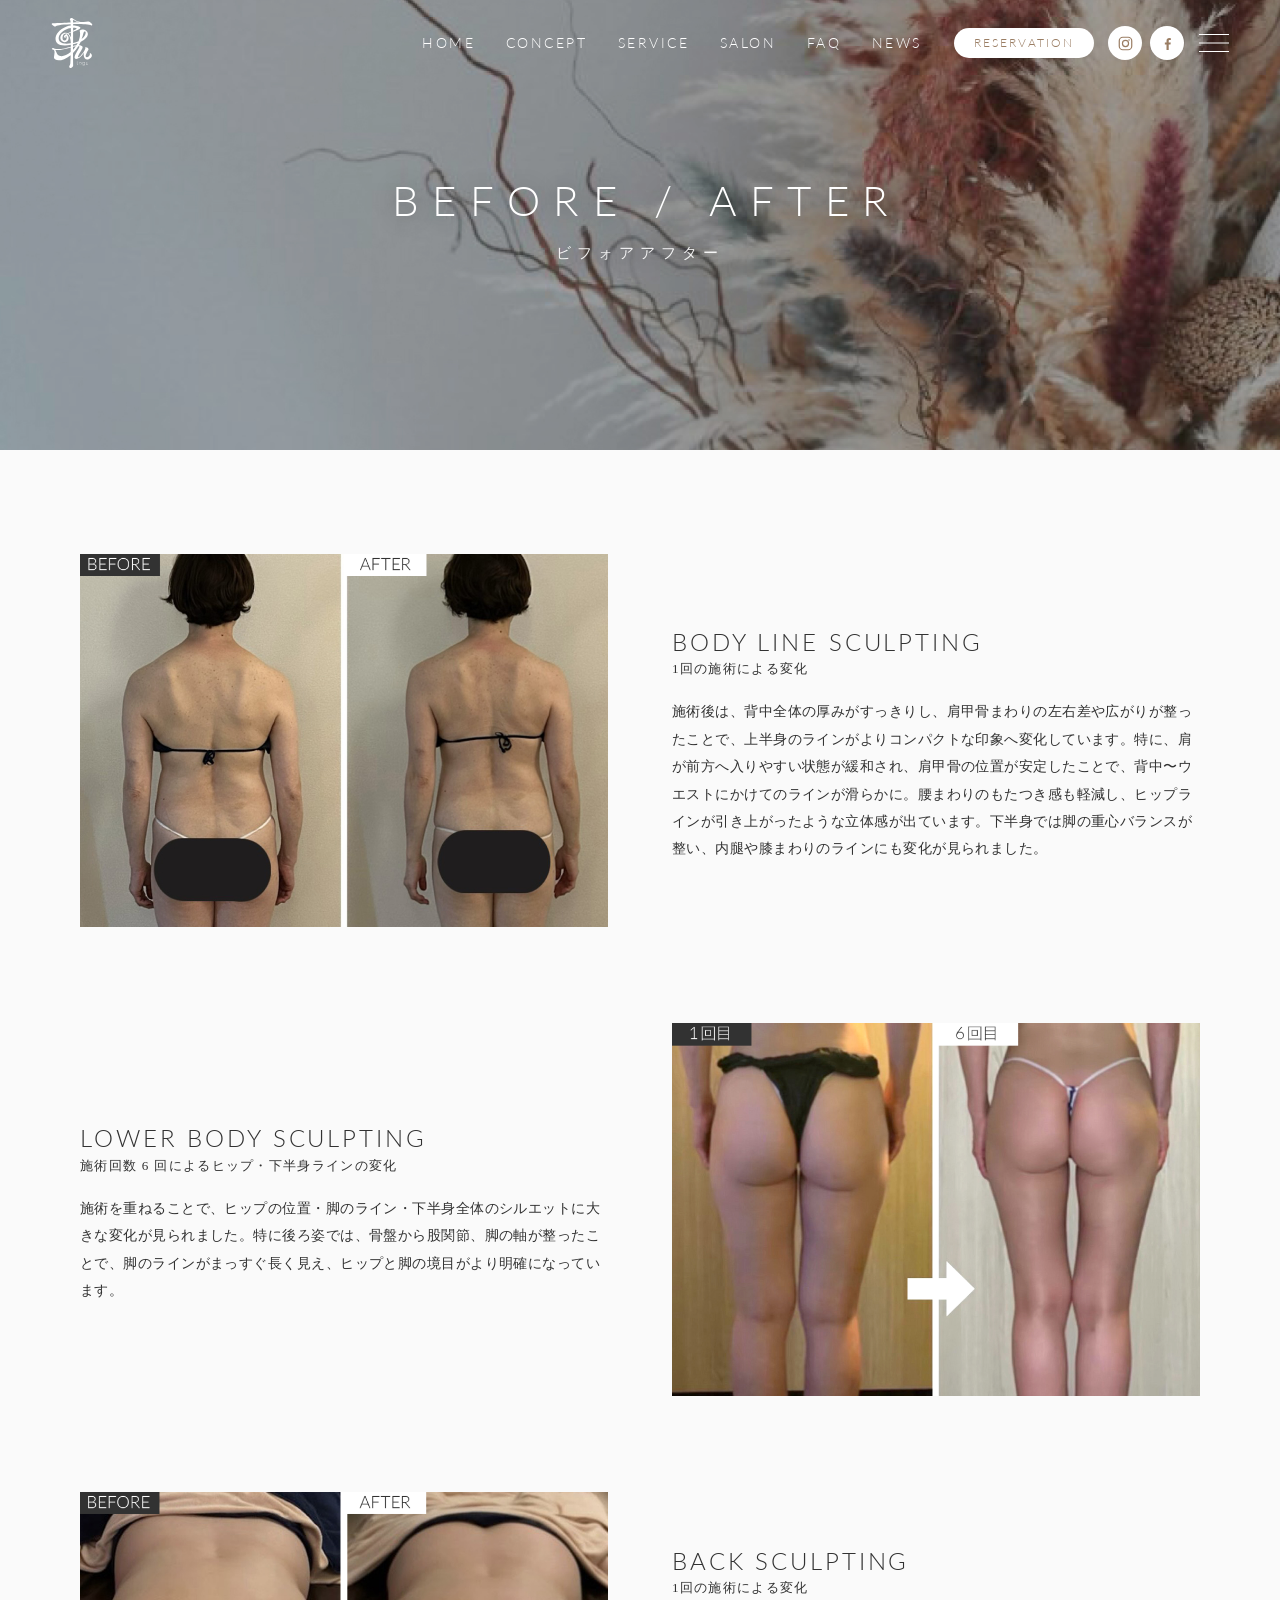
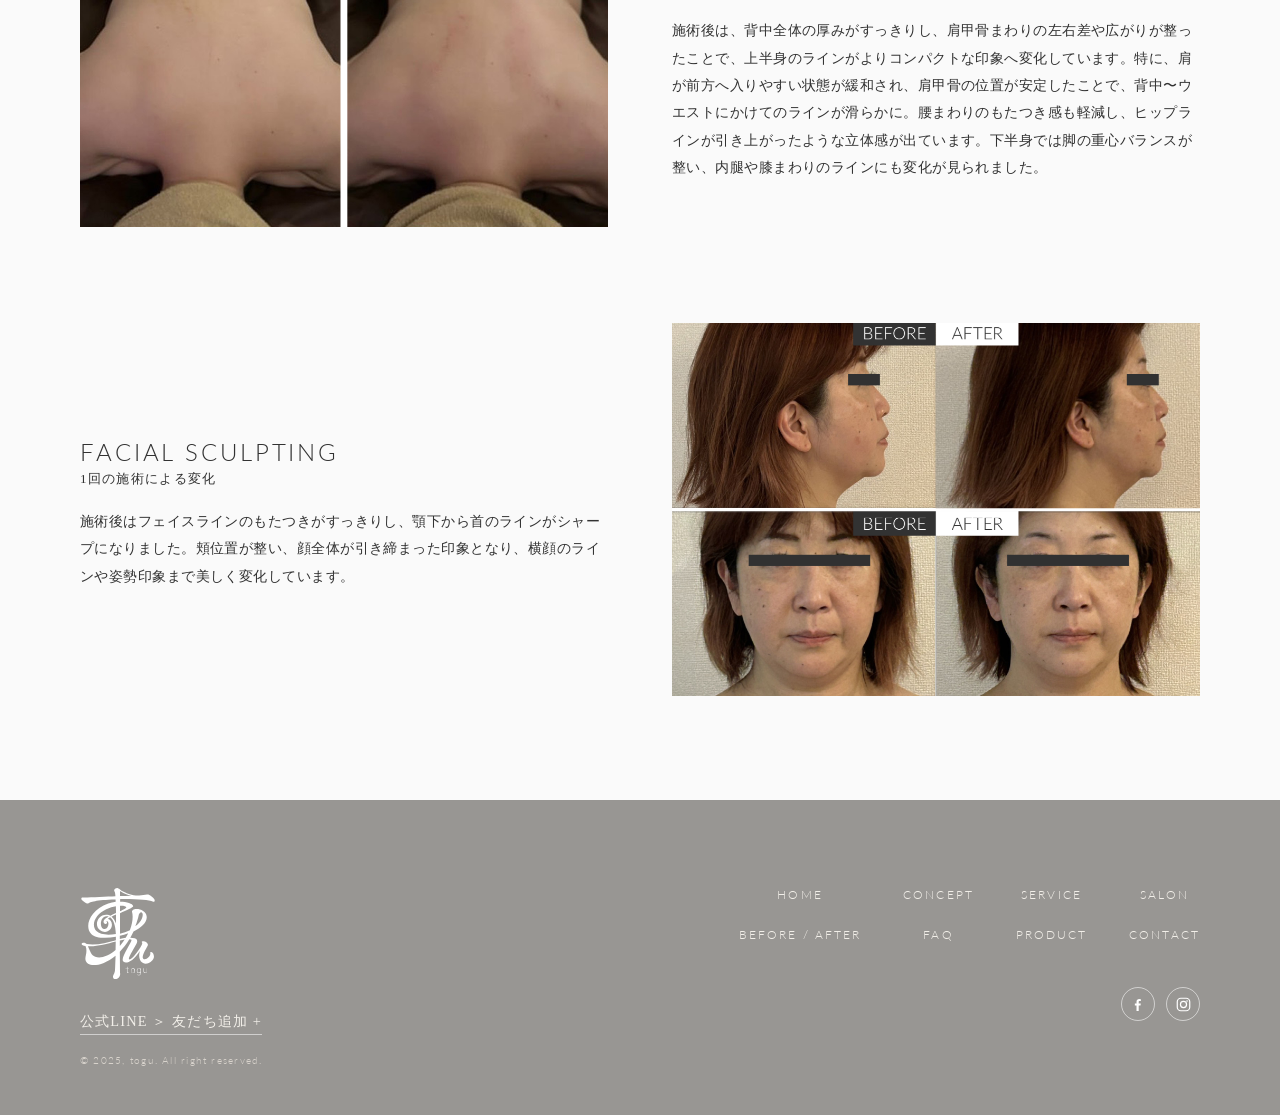
==== beforeafter.html @ 39c8d52b "Initial commit: TOGU static site + WordPress news/contact theme 静的サイト全ページ（TOP/CONCEPT/SERVICE/SALON/" ====
<!DOCTYPE html>
<html lang="ja">
<head>
<meta charset="UTF-8">
<meta name="viewport" content="width=device-width, initial-scale=1.0">
<title>BEFORE / AFTER ｜ TOGU - Body Design Spa</title>
<meta name="description" content="TOGUのトリートメントによるビフォアアフター。BODY LINE SCULPTING・LOWER BODY SCULPTING・BACK SCULPTING・FACIAL SCULPTING の施術による身体の変化を写真でご紹介します。">
<link rel="preconnect" href="https://fonts.googleapis.com">
<link rel="preconnect" href="https://fonts.gstatic.com" crossorigin>
<link href="https://fonts.googleapis.com/css2?family=Lato:wght@100;300&display=swap" rel="stylesheet">
<link rel="stylesheet" href="assets/css/style.css">
</head>
<body>

<!-- ===================== Header ===================== -->
<header class="site-header">
  <a href="index.html" class="site-header__logo" aria-label="TOGU">
    <img class="logo-wh" src="images/common/logo-wh.svg" alt="TOGU">
    <img class="logo-bk" src="images/common/logo-bk.svg" alt="TOGU">
  </a>
  <nav class="gnav">
    <ul class="gnav__list">
      <li><a href="index.html">HOME</a></li>
      <li><a href="concept.html">CONCEPT</a></li>
      <li><a href="service.html">SERVICE</a></li>
      <li><a href="salon.html">SALON</a></li>
      <li><a href="faq.html">FAQ</a></li>
      <li><a href="news.html">NEWS</a></li>
    </ul>
    <div class="header-actions">
      <a class="btn-reserve" data-link="line" href="#" target="_blank" rel="noopener">RESERVATION</a>
      <div class="header-sns">
        <a class="sns-ico" data-link="instagram" href="#" target="_blank" rel="noopener" aria-label="Instagram">
          <svg viewBox="0 0 24 24" fill="none" aria-hidden="true">
            <rect class="ico-stroke" x="3.2" y="3.2" width="17.6" height="17.6" rx="5" stroke-width="1.7"/>
            <circle class="ico-stroke" cx="12" cy="12" r="4.3" stroke-width="1.7"/>
            <circle class="ico-fill" cx="17" cy="7" r="1.15"/>
          </svg>
        </a>
        <a class="sns-ico" data-link="facebook" href="#" target="_blank" rel="noopener" aria-label="Facebook">
          <svg viewBox="0 0 24 24" fill="none" aria-hidden="true">
            <path class="ico-fill" d="M13.7 21v-7.6h2.55l.38-2.96H13.7V8.55c0-.86.24-1.44 1.47-1.44h1.57V4.46a21 21 0 0 0-2.29-.12c-2.27 0-3.82 1.38-3.82 3.92v2.18H8.25v2.96h2.35V21h3.1Z"/>
          </svg>
        </a>
      </div>
      <button class="header-hamburger" aria-label="メニュー"><span></span><span></span><span></span></button>
    </div>
  </nav>
</header>

<div class="drawer">
  <a href="index.html">HOME</a>
  <a href="concept.html">CONCEPT</a>
  <a href="service.html">SERVICE</a>
  <a href="salon.html">SALON</a>
  <a href="beforeafter.html">BEFORE / AFTER</a>
  <a href="faq.html">FAQ</a>
  <a href="news.html">NEWS</a>
  <a data-link="line" href="#" target="_blank" rel="noopener">RESERVATION</a>
  <div class="drawer-sns">
    <a class="sns-ico" data-link="instagram" href="#" target="_blank" rel="noopener" aria-label="Instagram">
      <svg viewBox="0 0 24 24" fill="none" aria-hidden="true">
        <rect class="ico-stroke" x="3.2" y="3.2" width="17.6" height="17.6" rx="5" stroke-width="1.7"/>
        <circle class="ico-stroke" cx="12" cy="12" r="4.3" stroke-width="1.7"/>
        <circle class="ico-fill" cx="17" cy="7" r="1.15"/>
      </svg>
    </a>
    <a class="sns-ico" data-link="facebook" href="#" target="_blank" rel="noopener" aria-label="Facebook">
      <svg viewBox="0 0 24 24" fill="none" aria-hidden="true">
        <path class="ico-fill" d="M13.7 21v-7.6h2.55l.38-2.96H13.7V8.55c0-.86.24-1.44 1.47-1.44h1.57V4.46a21 21 0 0 0-2.29-.12c-2.27 0-3.82 1.38-3.82 3.92v2.18H8.25v2.96h2.35V21h3.1Z"/>
      </svg>
    </a>
  </div>
</div>

<main>

<!-- ===================== Page hero ===================== -->
<section class="page-hero">
  <div class="page-hero__bg" style="background-image:url('images/before after/beforeafter-head.jpg')"></div>
  <div class="page-hero__inner">
    <p class="en">BEFORE / AFTER</p>
    <p class="jp">ビフォアアフター</p>
  </div>
</section>

<!-- ===================== Cases ===================== -->
<section class="ba">
  <div class="inner">

    <!-- 1. BODY LINE SCULPTING : image left -->
    <div class="ba-case">
      <div class="ba-case__img reveal"><img src="images/before after/beforeafter01.jpg" alt="BODY LINE SCULPTING ビフォアアフター"></div>
      <div class="ba-case__text reveal">
        <p class="ba-case__en">BODY LINE SCULPTING</p>
        <p class="ba-case__jp">1回の施術による変化</p>
        <p class="ba-case__desc">施術後は、背中全体の厚みがすっきりし、肩甲骨まわりの左右差や広がりが整ったことで、上半身のラインがよりコンパクトな印象へ変化しています。特に、肩が前方へ入りやすい状態が緩和され、肩甲骨の位置が安定したことで、背中〜ウエストにかけてのラインが滑らかに。腰まわりのもたつき感も軽減し、ヒップラインが引き上がったような立体感が出ています。下半身では脚の重心バランスが整い、内腿や膝まわりのラインにも変化が見られました。</p>
      </div>
    </div>

    <!-- 2. LOWER BODY SCULPTING : text left -->
    <div class="ba-case ba-case--text-left">
      <div class="ba-case__img reveal"><img src="images/before after/beforeafter02.jpg" alt="LOWER BODY SCULPTING ビフォアアフター"></div>
      <div class="ba-case__text reveal">
        <p class="ba-case__en">LOWER BODY SCULPTING</p>
        <p class="ba-case__jp">施術回数 6 回によるヒップ・下半身ラインの変化</p>
        <p class="ba-case__desc">施術を重ねることで、ヒップの位置・脚のライン・下半身全体のシルエットに大きな変化が見られました。特に後ろ姿では、骨盤から股関節、脚の軸が整ったことで、脚のラインがまっすぐ長く見え、ヒップと脚の境目がより明確になっています。</p>
      </div>
    </div>

    <!-- 3. BACK SCULPTING : image left -->
    <div class="ba-case">
      <div class="ba-case__img reveal"><img src="images/before after/beforeafter03.jpg" alt="BACK SCULPTING ビフォアアフター"></div>
      <div class="ba-case__text reveal">
        <p class="ba-case__en">BACK SCULPTING</p>
        <p class="ba-case__jp">1回の施術による変化</p>
        <p class="ba-case__desc">施術後は、背中全体の厚みがすっきりし、肩甲骨まわりの左右差や広がりが整ったことで、上半身のラインがよりコンパクトな印象へ変化しています。特に、肩が前方へ入りやすい状態が緩和され、肩甲骨の位置が安定したことで、背中〜ウエストにかけてのラインが滑らかに。腰まわりのもたつき感も軽減し、ヒップラインが引き上がったような立体感が出ています。下半身では脚の重心バランスが整い、内腿や膝まわりのラインにも変化が見られました。</p>
      </div>
    </div>

    <!-- 4. FACIAL SCULPTING : text left -->
    <div class="ba-case ba-case--text-left">
      <div class="ba-case__img reveal"><img src="images/before after/beforeafter04.jpg" alt="FACIAL SCULPTING ビフォアアフター"></div>
      <div class="ba-case__text reveal">
        <p class="ba-case__en">FACIAL SCULPTING</p>
        <p class="ba-case__jp">1回の施術による変化</p>
        <p class="ba-case__desc">施術後はフェイスラインのもたつきがすっきりし、顎下から首のラインがシャープになりました。頬位置が整い、顔全体が引き締まった印象となり、横顔のラインや姿勢印象まで美しく変化しています。</p>
      </div>
    </div>

  </div>
</section>

</main>

<!-- ===================== Footer ===================== -->
<footer class="site-footer">
  <div class="inner">
    <div class="site-footer__grid">
      <div class="site-footer__brand">
        <img src="images/common/logo-wh.svg" alt="TOGU">
        <a class="footer-line" data-link="line" href="#" target="_blank" rel="noopener">公式LINE ＞ 友だち追加 +</a>
        <p class="copy">© 2025, togu. All right reserved.</p>
      </div>
      <div class="site-footer__right">
        <nav class="footer-nav">
          <a href="index.html">HOME</a>
          <a href="concept.html">CONCEPT</a>
          <a href="service.html">SERVICE</a>
          <a href="salon.html">SALON</a>
          <a href="beforeafter.html">BEFORE / AFTER</a>
          <a href="faq.html">FAQ</a>
          <a href="product.html">PRODUCT</a>
          <a href="contact.html">CONTACT</a>
        </nav>
        <div class="footer-sns">
          <a class="sns-ico" data-link="facebook" href="#" target="_blank" rel="noopener" aria-label="Facebook">
            <svg viewBox="0 0 24 24" fill="none" aria-hidden="true">
              <path class="ico-fill" d="M13.7 21v-7.6h2.55l.38-2.96H13.7V8.55c0-.86.24-1.44 1.47-1.44h1.57V4.46a21 21 0 0 0-2.29-.12c-2.27 0-3.82 1.38-3.82 3.92v2.18H8.25v2.96h2.35V21h3.1Z"/>
            </svg>
          </a>
          <a class="sns-ico" data-link="instagram" href="#" target="_blank" rel="noopener" aria-label="Instagram">
            <svg viewBox="0 0 24 24" fill="none" aria-hidden="true">
              <rect class="ico-stroke" x="3.2" y="3.2" width="17.6" height="17.6" rx="5" stroke-width="1.7"/>
              <circle class="ico-stroke" cx="12" cy="12" r="4.3" stroke-width="1.7"/>
              <circle class="ico-fill" cx="17" cy="7" r="1.15"/>
            </svg>
          </a>
        </div>
      </div>
    </div>
  </div>
</footer>

<script src="assets/js/config.js"></script>
<script src="assets/js/main.js"></script>
</body>
</html>
---- assets/css/style.css ----
@charset "UTF-8";

/* =========================================================
   TOGU - Body Design Spa
   Base / Common stylesheet
   Fonts: 游明朝体ミディアム (Yu Mincho) / Lato Thin
   ========================================================= */

:root {
  --bg:        #fafafa;   /* page background */
  --bg-soft:   #f5f2ee;   /* warm light band */
  --bg-soft2:  #efe9e2;   /* slightly deeper band */
  --text:      #323232;   /* text color */
  --text-soft: #323232;   /* body text */
  --text-faint:#8d877f;   /* subtle labels: dates / eyebrows */
  --line:      #ddd7cf;
  --footer-bg: #989693;   /* neutral mid gray */
  --footer-tx: #f2efe9;
  --footer-tx-soft: #d8d3cc;
  --accent:    #b49a89;   /* rose-beige accent */
  --brown:     #9a7d63;   /* café-au-lait brown (header icons / button) */
  --max:       1120px;

  --serif: "Yu Mincho", "YuMincho", "Hiragino Mincho ProN", "Hiragino Mincho Pro", "HG明朝E", "MS PMincho", serif;
  --lato:  "Lato", var(--serif);
}

/* ----- reset ----- */
*, *::before, *::after { box-sizing: border-box; }
html { -webkit-text-size-adjust: 100%; scroll-behavior: smooth; font-size: 16px; }
body {
  margin: 0;
  font-family: var(--serif);
  color: var(--text);
  background: var(--bg);
  line-height: 1.24; /* body text leading (-35% from 1.9) */
  font-size: 16px;
  letter-spacing: .028em; /* base body tracking (-30%) */
  -webkit-font-smoothing: antialiased;
  text-rendering: optimizeLegibility;
}
img { max-width: 100%; height: auto; display: block; }
a { color: inherit; text-decoration: none; transition: opacity .3s, color .3s; }
a:hover { opacity: .65; }
ul { list-style: none; margin: 0; padding: 0; }
button { font-family: inherit; cursor: pointer; }
h1, h2, h3, h4 { font-weight: 500; margin: 0; }

/* ----- helpers ----- */
.inner { width: 90%; max-width: var(--max); margin-inline: auto; }
/* 改行の出し分け（PC/スマホ） */
.br-pc { display: inline; }
.br-sp { display: none; }
.lato { font-family: var(--lato); font-weight: 300; }
.en   { font-family: var(--lato); font-weight: 300; letter-spacing: .22em; }

/* English section eyebrow + JP subtitle */
.sec-head { text-align: center; margin-bottom: 3.2em; }
.sec-head .en-title {
  font-family: var(--lato);
  font-weight: 300;
  font-size: clamp(1.53rem, 3.7vw, 2.19rem);
  letter-spacing: .28em;
  color: var(--text);
  margin: 0;
}
.sec-head .jp-sub {
  font-size: .72rem;
  letter-spacing: .35em;
  color: var(--text-faint);
  margin-top: 1em;
}

/* MORE link */
.more {
  display: inline-flex;
  align-items: center;
  gap: 1em;
  font-family: var(--lato);
  font-weight: 300;
  letter-spacing: .25em;
  font-size: .8rem;
  color: var(--text);
}
.more::after {
  content: "›";
  font-size: 1.4em;
  line-height: 1;
  transition: transform .3s;
}
.more:hover { opacity: 1; }
.more:hover::after { transform: translateX(4px); }

/* ===================== Header ===================== */
.site-header {
  position: fixed;
  top: 0; left: 0; right: 0;
  z-index: 100;
  display: flex;
  align-items: center;
  justify-content: space-between;
  padding: 18px 4%;
  transition: background .4s, box-shadow .4s, padding .4s;
}
.site-header.is-scrolled,
.site-header.is-solid {
  background: rgba(255,255,255,.94);
  box-shadow: 0 1px 0 rgba(0,0,0,.05);
  backdrop-filter: blur(6px);
  padding-top: 12px; padding-bottom: 12px;
}
.site-header__logo { display: block; }
.site-header__logo img { width: 42px; height: auto; }
.site-header__logo .logo-bk { display: none; }
.site-header.is-scrolled .logo-wh,
.site-header.is-solid .logo-wh { display: none; }
.site-header.is-scrolled .logo-bk,
.site-header.is-solid .logo-bk { display: block; }

/* nav right-aligned */
.gnav { flex: 1; display: flex; align-items: center; justify-content: flex-end; gap: 2em; }
.gnav__list { display: flex; gap: 1.9em; }
.gnav__list a {
  font-family: var(--lato);
  font-weight: 300;
  font-size: .88rem;
  letter-spacing: .18em;
  color: #fff;
}
/* solid/scrolled state -> dark text */
.site-header.is-scrolled .gnav__list a,
.site-header.is-solid .gnav__list a { color: var(--text); }
.site-header.is-scrolled .header-hamburger span,
.site-header.is-solid .header-hamburger span { background: var(--text); }

.header-actions { display: flex; align-items: center; gap: .9em; }
.btn-reserve {
  display: inline-flex;
  align-items: center;
  justify-content: center;
  width: 140px;
  height: 30px;
  background: #fff;
  border: 1px solid transparent;
  border-radius: 999px;
  font-family: var(--lato);
  font-weight: 300;
  font-size: .72rem;
  letter-spacing: .18em;
  color: var(--brown);
  white-space: nowrap;
}
.site-header.is-scrolled .btn-reserve,
.site-header.is-solid .btn-reserve { border-color: var(--line); }
.btn-reserve:hover { background: var(--brown); color: #fff; opacity: 1; }

.header-sns { display: flex; gap: .5em; }
.sns-ico {
  width: 34px; height: 34px;
  border-radius: 50%;
  display: flex; align-items: center; justify-content: center;
  background: #fff;
  color: var(--brown);
}
.site-header.is-scrolled .sns-ico,
.site-header.is-solid .sns-ico { border: 1px solid var(--line); }
.sns-ico svg { width: 17px; height: 17px; display: block; }
.sns-ico svg .ico-stroke { stroke: currentColor; }
.sns-ico svg .ico-fill { fill: currentColor; }

.header-hamburger {
  width: 30px; height: 22px;
  background: none; border: none; padding: 0;
  position: relative;
  display: block;
}
.header-hamburger span {
  position: absolute; left: 0; right: 0;
  height: 1px; background: #fff;
  transition: transform .35s, opacity .25s, background .3s;
}
body.nav-open .header-hamburger span { background: var(--text); }
.header-hamburger span:nth-child(1) { top: 2px; }
.header-hamburger span:nth-child(2) { top: 50%; transform: translateY(-50%); }
.header-hamburger span:nth-child(3) { bottom: 2px; }
body.nav-open .header-hamburger span:nth-child(1) { top: 50%; transform: translateY(-50%) rotate(45deg); }
body.nav-open .header-hamburger span:nth-child(2) { opacity: 0; }
body.nav-open .header-hamburger span:nth-child(3) { bottom: auto; top: 50%; transform: translateY(-50%) rotate(-45deg); }

/* mobile drawer */
.drawer {
  position: fixed; inset: 0;
  background: rgba(255,255,255,.98);
  z-index: 90;
  display: flex; flex-direction: column;
  align-items: center; justify-content: center;
  gap: 1.4em;
  opacity: 0; visibility: hidden;
  transition: opacity .4s;
}
body.nav-open .drawer { opacity: 1; visibility: visible; }
.drawer a {
  font-family: var(--lato); font-weight: 300;
  font-size: 1.1rem; letter-spacing: .22em;
}
.drawer .drawer-sns { display: flex; gap: 1.2em; margin-top: 1.5em; }
.drawer .drawer-sns .sns-ico {
  width: 44px; height: 44px; border: 1px solid var(--line); border-radius: 50%;
  display: flex; align-items: center; justify-content: center;
  background: transparent; color: var(--brown);
}
.drawer .drawer-sns .sns-ico svg { width: 20px; height: 20px; }

/* ===================== Hero (TOP) ===================== */
.hero {
  position: relative;
  height: 100vh;
  min-height: 560px;
  overflow: hidden;
}
.hero__slides { position: absolute; inset: 0; }
.hero__slide {
  position: absolute; inset: 0;
  background-size: cover;
  background-position: center;
  opacity: 0;
  transition: opacity 2.6s cubic-bezier(.4, 0, .2, 1);
  transform: scale(1.06);
  will-change: opacity, transform;
}
.hero__slide.is-active { opacity: 1; z-index: 1; animation: kenburns 9s ease-out forwards; }
@keyframes kenburns { from { transform: scale(1.06); } to { transform: scale(1.13); } }
.hero::after {
  content: "";
  position: absolute; inset: 0;
  background: radial-gradient(ellipse 60% 45% at center, rgba(0,0,0,.30) 0%, rgba(0,0,0,.12) 45%, rgba(0,0,0,0) 78%);
  z-index: 2; pointer-events: none;
}
.hero__copy {
  position: absolute;
  inset: 0;
  z-index: 3;
  display: flex; flex-direction: column;
  align-items: center; justify-content: center;
  text-align: center;
  color: #fff;
  text-shadow: 0 1px 24px rgba(0,0,0,.45);
}
.hero__copy .en-lead {
  font-family: var(--lato);
  font-weight: 300;
  font-size: clamp(1.64rem, 3.8vw, 2.85rem);
  letter-spacing: .26em;
  padding-left: .26em; /* balance trailing letter-spacing for true centering */
}

/* ===================== Intro ===================== */
.intro { padding: clamp(5rem, 11vw, 9rem) 0; text-align: center; }
.intro__title {
  font-size: clamp(1.42rem, 3.6vw, 2.08rem);
  letter-spacing: .12em;
  line-height: 1.33; /* heading leading 70% */
  margin-bottom: 2.4em;
}
.intro__body p { color: var(--text-soft); margin: 1.7em 0; font-size: 1rem; }
.intro__body { margin-bottom: 3em; }

/* ===================== MENU teaser ===================== */
.menu-teaser { background: var(--bg-soft); }
.menu-teaser__grid {
  display: grid;
  grid-template-columns: 1fr 1fr;
  align-items: center;
}
.menu-teaser__img img { width: 100%; height: 100%; object-fit: cover; aspect-ratio: 5/4; }
.menu-teaser__text { padding: clamp(2rem, 6vw, 5rem); }
.menu-teaser__text .en-title { font-family: var(--lato); font-weight: 300; font-size: 1.75rem; letter-spacing: .3em; }
.menu-teaser__text h3 { font-size: 1.26rem; margin: 1.4em 0 1.2em; line-height: 1.26; letter-spacing: .08em; }
.menu-teaser__text p { color: var(--text-soft); font-size: 1rem; margin-bottom: 2.4em; }

/* ===================== Reservation box ===================== */
.reserve-band { padding: clamp(3.5rem, 8vw, 6rem) 0; }
.reserve-box {
  display: flex; align-items: center; justify-content: space-between;
  border: 1px solid var(--line);
  padding: clamp(1.6rem, 4vw, 2.4rem) clamp(2rem, 6vw, 4rem);
  width: 640px; max-width: 92%; margin-inline: auto;
}
.reserve-box .label { display: flex; flex-direction: column; }
.reserve-box .en { font-family: var(--lato); font-weight: 300; font-size: .72rem; letter-spacing: .22em; color: var(--text-faint); }
.reserve-box .jp { font-size: 1.42rem; letter-spacing: .25em; margin-top: .5em; color: var(--text); }
.reserve-box .arrow { width: 11px; height: 22px; color: var(--text); transition: transform .3s; }
.reserve-box:hover .arrow { transform: translateX(5px); }

/* ===================== Salon teaser ===================== */
.salon-teaser { background: #f2f1ee; padding: clamp(3.5rem, 8vw, 6rem) 0; }
.salon-teaser__grid {
  display: grid; grid-template-columns: 0.9fr 1.1fr;
  gap: clamp(2rem, 5vw, 4rem); align-items: center;
}
.salon-teaser__img img { width: 100%; aspect-ratio: 16/10; object-fit: cover; }
.salon-teaser__text h3 { font-size: 1.42rem; letter-spacing: .1em; margin-bottom: 1.2em; color: var(--text); }
.salon-teaser__text p { color: var(--text-soft); font-size: 1rem; }
.text-link { border-bottom: 1px solid currentColor; padding-bottom: 1px; }

/* ===================== News (TOP) ===================== */
.news-band { padding: clamp(3.5rem, 8vw, 6rem) 0; background: #fff; }
.news-wrap { max-width: 880px; margin: 0 auto; }
.news-wrap__more { display: flex; justify-content: flex-end; margin-bottom: 1.4em; }
.news-list { max-width: 880px; margin: 0 auto; }
.news-list__item {
  display: grid;
  grid-template-columns: 130px 110px 1fr;
  gap: 1.5em;
  align-items: baseline;
  padding: 1.3em 0;
  border-bottom: 1px solid var(--line);
}
.news-cat {
  font-family: var(--lato); font-weight: 300;
  font-size: .62rem; letter-spacing: .15em;
  background: #b3b0ac;
  color: #fff;
  padding: .45em 0;
  text-align: center;
  text-transform: uppercase;
}
.news-date { font-family: var(--lato); font-weight: 300; font-size: .8rem; color: var(--text-faint); letter-spacing: .1em; }
.news-title { font-size: 1rem; letter-spacing: .04em; overflow: hidden; text-overflow: ellipsis; white-space: nowrap; }
.news-band .more { display: flex; justify-content: center; }
.news-band .sec-head .en-title { font-size: clamp(1.42rem,3.3vw,1.97rem); }

/* ===================== Contact band ===================== */
.contact-band {
  text-align: center;
  padding: clamp(3rem, 8vw, 5.5rem) 0;
}
.contact-band__box {
  display: flex;
  flex-direction: column;
  align-items: center;
  justify-content: center;
  width: 640px;
  max-width: 92%;
  height: 157px;
  margin-inline: auto;
  background: #a9a7a4;
  color: #fff;
  transition: background .4s, opacity .4s;
}
.contact-band__box:hover { background: #9c9a97; opacity: 1; }
.contact-band .en-title { font-family: var(--lato); font-weight: 300; font-size: clamp(1.53rem,3.7vw,2.19rem); line-height: 1; letter-spacing: .3em; color: #fff; }
.contact-band .jp-sub { font-size: .72rem; line-height: 1; letter-spacing: .35em; color: rgba(255,255,255,.85); margin: .45em 0 0; position: relative; top: -20px; }

/* ===================== Footer ===================== */
.site-footer {
  background: var(--footer-bg);
  color: var(--footer-tx);
  padding: clamp(3.5rem, 8vw, 5.5rem) 0 2.4rem;
}
.site-footer__grid {
  display: grid; grid-template-columns: 1fr 1fr;
  gap: 2rem; align-items: start;
}
.site-footer__brand img { width: 76px; margin-bottom: 2em; }
.footer-line {
  display: inline-flex; align-items: center; gap: .5em;
  font-family: var(--serif); font-size: .9rem; letter-spacing: .08em;
  border-bottom: 1px solid rgba(255,255,255,.55); padding-bottom: .25em;
}
.site-footer__brand .copy { margin-top: 1.8em; font-family: var(--lato); font-weight: 300; font-size: .64rem; letter-spacing: .12em; color: var(--footer-tx-soft); }

.site-footer__right { display: flex; flex-direction: column; align-items: flex-end; gap: 2.8em; }
.footer-nav { display: grid; grid-template-columns: repeat(4, auto); gap: 1.6em 2.6em; }
.footer-nav a { font-family: var(--lato); font-weight: 300; font-size: .74rem; letter-spacing: .18em; color: var(--footer-tx); text-align: center; }
.footer-sns { display: flex; gap: .7em; }
.footer-sns .sns-ico {
  width: 34px; height: 34px; border: 1px solid rgba(255,255,255,.55);
  border-radius: 50%; display: flex; align-items: center; justify-content: center;
  background: transparent; color: #fff;
}

/* ===================== Page hero (lower pages) ===================== */
.page-hero { position: relative; height: clamp(340px, 50vh, 500px); overflow: hidden; }
.page-hero__bg { position: absolute; inset: 0; background-size: cover; background-position: center; transform: scale(1.03); }
.page-hero::after { content: ""; position: absolute; inset: 0; background: rgba(0,0,0,.20); z-index: 1; }
.page-hero__inner {
  position: absolute; inset: 0; z-index: 2;
  display: flex; flex-direction: column; align-items: center; justify-content: center;
  text-align: center; color: #fff; text-shadow: 0 1px 20px rgba(0,0,0,.35);
}
.page-hero__inner .en { font-family: var(--lato); font-weight: 300; font-size: clamp(1.7rem, 4vw, 2.6rem); letter-spacing: .32em; padding-left: .32em; }
.page-hero__inner .jp { font-size: .92rem; letter-spacing: .4em; margin-top: 1.1em; color: rgba(255,255,255,.92); position: relative; top: -40px; }

/* ===================== Concept ===================== */
.concept-lead { text-align: center; padding: clamp(4rem, 9vw, 7rem) 0 0; }
.concept-lead h1 { font-size: clamp(1.3rem, 3.2vw, 1.65rem); line-height: 1.47; letter-spacing: .12em; }
.concept-mark { width: 139px; height: auto; margin: clamp(2.6rem, 6vw, 4rem) auto 0; display: block; }

.concept-story { max-width: 720px; margin: 0 auto; text-align: center; padding: clamp(2.5rem, 6vw, 4rem) 0 clamp(3.5rem, 8vw, 6rem); }
.concept-story .qname { font-size: 1.15rem; letter-spacing: .2em; margin-bottom: 1.2em; }
.concept-story p { color: var(--text-soft); margin: 1.8em 0; }

.feature { display: grid; grid-template-columns: 1fr 1fr; align-items: center; }
.feature__img img { width: 100%; height: 100%; object-fit: cover; aspect-ratio: 3 / 2; }
.feature__text { padding: clamp(2rem, 5.5vw, 4.8rem); text-align: left; max-width: 480px; }
.feature__text h2 { font-size: clamp(1.15rem, 2.2vw, 1.35rem); line-height: 1.23; letter-spacing: .06em; margin-bottom: 1.2em; }
.feature__text p { color: var(--text-soft); font-size: 15px; }
/* shift the text block toward the right edge of its cell (closer to the image) */
.feature--text-right .feature__text { max-width: 480px; margin-left: auto; padding-left: clamp(1.5rem, 3vw, 2.5rem); }

.recommend { padding: clamp(4rem, 9vw, 6.5rem) 0; background: var(--bg-soft); }
.recommend__title { text-align: center; font-size: clamp(1.25rem, 2.8vw, 1.55rem); letter-spacing: .14em; margin-bottom: clamp(2.5rem, 6vw, 4rem); }
.recommend__grid { display: grid; grid-template-columns: repeat(3, 1fr); gap: clamp(2.2rem, 4vw, 3.2rem) clamp(2rem, 4vw, 3.4rem); max-width: 1000px; margin: 0 auto; }
.recommend__item h3 { font-size: 1.05rem; letter-spacing: .05em; margin-bottom: .9em; color: #555555; }
.recommend__item p { color: var(--text-soft); font-size: .95rem; line-height: 1.2; }

.concept-cta { padding: clamp(3rem, 7vw, 5rem) 0; }
.concept-cta .reserve-box { margin-bottom: 1.5em; }
.concept-cta .reserve-box:last-child { margin-bottom: 0; }
.reserve-box--wide { width: 800px; }
.reserve-box .sub { font-family: var(--lato); font-weight: 300; font-size: .68rem; letter-spacing: .14em; color: var(--text-faint); margin-bottom: .5em; }
.reserve-box .note { font-size: .72rem; letter-spacing: .08em; color: var(--text-faint); margin-top: .6em; }

.founder { padding: clamp(4rem, 8vw, 6rem) 0 clamp(4rem, 9vw, 7rem); }
.founder__grid { display: grid; grid-template-columns: 1fr .8fr; gap: clamp(2.5rem, 5vw, 4.5rem); align-items: start; margin-top: clamp(2.5rem, 5vw, 3.5rem); }
.founder__photo img { width: 100%; }
.founder__caption { text-align: right; font-family: var(--serif); font-weight: 500; color: var(--text); margin: 2.4em 0 0; }
.founder__caption .role { display: block; font-size: .78rem; line-height: 1.33; letter-spacing: .07em; }
.founder__caption .name { display: block; font-size: 1.3rem; letter-spacing: .14em; margin-top: .5em; color: var(--text); }
.founder__msg p { color: var(--text-soft); margin: 1.5em 0; }
.founder__profile { margin-top: 2.6em; }
.founder__profile h4 { font-family: var(--lato); font-weight: 300; letter-spacing: .22em; font-size: 1.05rem; color: var(--text-soft); padding-bottom: .7em; margin-bottom: 1.4em; border-bottom: 1px solid var(--line); }
.founder__profile p { color: var(--text-soft); font-size: .82rem; line-height: 1.3; letter-spacing: .02em; margin: .8em 0; }
.founder__profile .shikaku { margin-top: 1.4em; }

/* ===================== Salon ===================== */
.salon-lead { text-align: center; padding: clamp(4rem, 9vw, 7rem) 0 clamp(3rem, 7vw, 5rem); }
.salon-lead p { font-size: clamp(1.25rem, 3vw, 1.6rem); line-height: 1.7; letter-spacing: .12em; color: var(--text); }

.salon-detail { padding-bottom: clamp(4rem, 9vw, 7rem); }
.salon-block { display: grid; grid-template-columns: .82fr 1.18fr; gap: clamp(2rem, 5vw, 4.5rem); align-items: center; }
.salon-block + .salon-block { margin-top: clamp(3rem, 7vw, 5rem); }
.salon-block__text { margin-left: 120px; } /* shift right (80px -> 200px) */
.salon-block__label { font-size: .8rem; letter-spacing: .065em; color: var(--text-soft); margin-bottom: .15em; }
.salon-block__name { font-size: clamp(1.5rem, 2.8vw, 1.9rem); letter-spacing: .12em; line-height: 1.1; margin-bottom: 1.2em; color: var(--text); }
.salon-block__hours { font-size: .92rem; line-height: 1.1; letter-spacing: .018em; color: var(--text-soft); margin-bottom: 1.9em; }
.salon-block__img img { width: 580px; max-width: 100%; aspect-ratio: 1.41 / 1; object-fit: cover; }

.btn-line {
  display: inline-flex; align-items: center; justify-content: center;
  gap: .9em;
  width: 190px; height: 40px; padding: 0 1.6em;
  background: #9b9591; color: #fff; border-radius: 999px;
  font-size: .82rem; letter-spacing: .08em;
}
.btn-line:hover { opacity: .82; }
.btn-line .chev { font-family: var(--lato); font-weight: 300; font-size: 1.15em; }

/* ===================== Service (MENU) ===================== */
.service-lead { text-align: center; padding: clamp(4rem, 9vw, 7rem) 0 clamp(3rem, 7vw, 5rem); }
.service-lead p { font-size: clamp(1.25rem, 3vw, 1.6rem); line-height: 1.7; letter-spacing: .12em; color: var(--text); }

/* METHOD */
.method { background: var(--bg-soft); padding: clamp(4rem, 9vw, 7rem) 0; text-align: center; }
.method__name { font-family: var(--lato); font-weight: 300; font-size: clamp(1.2rem, 2.4vw, 1.5rem); letter-spacing: .2em; margin-bottom: 1em; }
.method__lead { color: var(--text-soft); max-width: 760px; margin: 0 auto clamp(3rem, 6vw, 4.5rem); }
.method-structure__title { font-family: var(--lato); font-weight: 300; font-size: clamp(1.2rem, 2.4vw, 1.5rem); letter-spacing: .2em; color: var(--text-soft); margin-bottom: 2em; }
.method-circles { display: flex; flex-wrap: wrap; justify-content: center; gap: clamp(1.2rem, 3vw, 2.5rem); margin-bottom: clamp(3rem, 6vw, 4.5rem); }
.method-circle { width: clamp(160px, 17vw, 200px); aspect-ratio: 1; border: 1px solid var(--line); border-radius: 50%; display: flex; flex-direction: column; align-items: center; justify-content: center; gap: .7em; padding: 1em; }
.method-circle .en { font-family: var(--lato); font-weight: 300; font-size: 1.07rem; letter-spacing: .12em; }
.method-circle .sub { font-size: .82rem; color: var(--text-faint); margin-top: -.4em; }
.method-circle .jp { font-size: .82rem; line-height: 1.5; color: var(--text-soft); }
.back-to-face__title { font-family: var(--lato); font-weight: 300; font-size: clamp(1.2rem, 2.4vw, 1.5rem); letter-spacing: .18em; margin-bottom: 1em; }
.back-to-face p { color: var(--text-soft); max-width: 680px; margin: 50px auto 0; }

/* TREATMENT FLOW */
.flow { padding: clamp(4rem, 9vw, 6rem) 0; }
.flow__lead { text-align: center; color: var(--text-soft); max-width: 820px; margin: -1.5em auto clamp(2.5rem, 5vw, 3.5rem); }
.flow__list { width: 955px; max-width: 100%; margin: 0 auto; display: flex; flex-direction: column; gap: 1em; }
.flow__item { display: grid; grid-template-columns: 124px auto; justify-content: center; gap: 2em; align-items: center; background: var(--bg-soft); padding: 1.6em 2em; }
.flow__num { width: 104px; height: 104px; border: 1px solid var(--text-faint); border-radius: 50%; display: flex; align-items: center; justify-content: center; font-family: var(--lato); font-weight: 300; font-size: 2.4rem; color: var(--text-soft); }
.flow__en { font-family: var(--lato); font-weight: 300; font-size: clamp(1.2rem, 2.4vw, 1.5rem); line-height: 1; letter-spacing: .14em; color: var(--text-soft); }
.flow__jp { font-size: 1rem; margin: -0.9em 0 1.1em; }
.flow__desc { font-size: .88rem; line-height: 1.85; color: var(--text-soft); max-width: 400px; }

/* TREATMENT courses */
.treatment { padding: clamp(4rem, 9vw, 6rem) 0; }
.course { display: grid; grid-template-columns: 1fr 1fr; gap: clamp(2rem, 5vw, 4rem); align-items: center; }
.course + .course { margin-top: clamp(3rem, 7vw, 5rem); }
.course__img img { width: 100%; aspect-ratio: 4 / 3; object-fit: cover; }
.course--right .course__img { order: 2; }
.course__en { font-family: var(--lato); font-weight: 300; font-size: clamp(1.15rem, 2.2vw, 1.5rem); line-height: 1.15; letter-spacing: .12em; color: var(--text-soft); }
.course__jp-label { font-size: .76rem; letter-spacing: .1em; color: var(--text-soft); margin: -1.5em 0 1.6em; }
.course__catch { font-size: 1.05rem; line-height: 1.7; margin-bottom: 1em; letter-spacing: .04em; }
.course__desc { font-size: .9rem; line-height: 1.8; color: var(--text-soft); margin-bottom: 1.6em; }
.course__prices { border-top: 1px solid var(--line); }
.price-row { display: flex; align-items: baseline; justify-content: space-between; gap: 1em; padding: .85em .2em; border-bottom: 1px solid var(--line); }
.price-row .label { font-size: .86rem; color: var(--text-soft); letter-spacing: .04em; }
.price-row .label .first { color: var(--text-faint); margin-right: .8em; font-size: .82rem; }
.price-row .yen { font-family: var(--lato); font-weight: 300; font-size: .95rem; letter-spacing: .04em; }

/* AROMA sub-section */
.aroma-head { text-align: center; margin: clamp(3rem, 7vw, 5rem) 0 clamp(2.5rem, 5vw, 3.5rem); }
.aroma-head .en { font-family: var(--lato); font-weight: 300; font-size: clamp(1.2rem, 2.6vw, 1.6rem); line-height: 1.2; letter-spacing: .2em; }
.aroma-head .jp { font-size: .72rem; letter-spacing: .35em; color: var(--text-faint); margin: .3em auto 1.8em; }
.aroma-head p { color: var(--text-soft); max-width: 760px; margin: 0 auto; font-size: .92rem; line-height: 1.9; }

/* FIRST VISIT */
.first-visit { background: var(--bg-soft); padding: clamp(4rem, 9vw, 6.5rem) 0; text-align: center; }
.first-visit__lead { color: var(--text-soft); line-height: 1.36; max-width: 760px; margin: -1.5em auto clamp(2.5rem, 5vw, 3.5rem); }
.fv-steps { max-width: 640px; margin: 0 auto; display: flex; flex-direction: column; gap: clamp(2rem, 4vw, 2.6rem); }
.fv-step .en { font-family: var(--lato); font-weight: 300; font-size: .78rem; letter-spacing: .16em; color: var(--text-faint); }
.fv-step .jp { font-size: 1.575rem; margin: .5em 0 .7em; letter-spacing: .06em; }
.fv-step p { font-size: .9rem; line-height: 1.8; color: var(--text-soft); }

/* Service CTA */
.service-cta { padding: clamp(3rem, 7vw, 5rem) 0; }
.service-cta .reserve-box { margin-bottom: 1.5em; }
.service-cta .reserve-box:last-child { margin-bottom: 0; }

/* Closing notes */
.service-closing { padding: clamp(3rem, 7vw, 5rem) 0 clamp(4rem, 9vw, 6rem); }
.service-closing__head { text-align: center; font-size: clamp(1.15rem, 2.6vw, 1.5rem); line-height: 1.8; letter-spacing: .08em; margin-bottom: clamp(2.5rem, 6vw, 4rem); }
.closing-cols { display: grid; grid-template-columns: 1fr 1fr; gap: clamp(2rem, 5vw, 4rem); max-width: 920px; margin: 0 auto clamp(2.5rem, 5vw, 3.5rem); }
.closing-cols h3 { font-size: 1.02rem; letter-spacing: .06em; margin-bottom: 1em; }
.closing-cols p { font-size: .88rem; line-height: 1.85; color: var(--text-soft); }
.notes { max-width: 920px; margin: 0 auto; }
.notes h4 { font-size: .92rem; letter-spacing: .06em; margin-bottom: 1em; }
.notes p { font-size: .78rem; line-height: 1.8; color: var(--text-soft); margin: .7em 0; }

/* ===================== Before / After ===================== */
.ba { padding: clamp(4rem, 9vw, 6.5rem) 0; }
.ba-case { display: grid; grid-template-columns: 1fr 1fr; gap: clamp(2rem, 5vw, 4.5rem); align-items: center; }
.ba-case + .ba-case { margin-top: clamp(3.5rem, 8vw, 6rem); }
.ba-case__img img { width: 100%; height: auto; }
.ba-case__en { font-family: var(--lato); font-weight: 300; font-size: clamp(1.15rem, 2.2vw, 1.5rem); line-height: 1.15; letter-spacing: .12em; color: var(--text-soft); }
.ba-case__jp { font-size: .82rem; letter-spacing: .1em; color: var(--text-soft); margin: -1.4em 0 1.6em; }
.ba-case__desc { font-size: .9rem; line-height: 1.9; color: var(--text-soft); }
.ba-case--text-left .ba-case__img { order: 2; }

/* ===================== Product (ITEM / FOODS) ===================== */
.item-lead { text-align: center; padding: clamp(4rem, 9vw, 7rem) 0 clamp(2.5rem, 6vw, 4rem); }
.item-lead p { font-size: clamp(1.1rem, 2.5vw, 1.4rem); line-height: 1.9; letter-spacing: .12em; color: var(--text); }

.items { padding-bottom: clamp(3rem, 7vw, 5rem); }
.item-row { display: grid; grid-template-columns: 1fr 1fr; gap: clamp(2rem, 5vw, 4.5rem); align-items: center; }
.item-row + .item-row { margin-top: clamp(3rem, 7vw, 5.5rem); }
.item-row__img img { width: 100%; height: auto; display: block; }
.item-ph { display: block; width: 100%; aspect-ratio: 1 / 1; background: #c9c6c2; }
.item-row--text-left .item-row__img { order: 2; }
.item-name { font-size: clamp(1.05rem, 2.2vw, 1.3rem); font-weight: 500; letter-spacing: .1em; color: var(--text); margin-bottom: 1.1em; }
.item-desc { font-size: .88rem; line-height: 1.95; color: var(--text-soft); }
.item-spec { font-size: .8rem; line-height: 2; letter-spacing: .04em; color: var(--text-faint); margin-top: 1.6em; }

.item-cta { padding: clamp(3rem, 7vw, 5rem) 0 0; }
.item-cta .reserve-box .jp { margin-top: 0; }

.item-closing { text-align: center; padding: clamp(2.5rem, 6vw, 4rem) 0 clamp(4rem, 9vw, 6rem); }
.item-closing p { font-size: clamp(1.05rem, 2.4vw, 1.35rem); line-height: 1.95; letter-spacing: .1em; color: var(--text); }

/* ===================== Page title (no-hero pages) ===================== */
.page-title { text-align: center; padding: clamp(8.5rem, 13vw, 12rem) 0 clamp(4.5rem, 8vw, 6.5rem); }
.page-title .en { font-family: var(--lato); font-weight: 300; font-size: clamp(1.7rem, 4vw, 2.6rem); line-height: 1.1; letter-spacing: .28em; padding-left: .28em; color: var(--text); margin: 0; }
.page-title .jp { font-size: .92rem; line-height: 1; letter-spacing: .35em; color: var(--text); margin: .35em 0 0; }

/* ===================== FAQ ===================== */
.faq { padding-bottom: clamp(4rem, 9vw, 6.5rem); }
.faq-nav { display: grid; grid-template-columns: repeat(4, 1fr); gap: 1em; max-width: 1000px; margin: 0 auto clamp(3rem, 6vw, 4.5rem); }
.faq-nav__item { display: flex; align-items: center; justify-content: space-between; gap: 1em; border: 1px solid var(--line); padding: 1em 1.3em; background: #fff; font-size: .92rem; letter-spacing: .06em; color: var(--text); }
.faq-nav__item:hover { background: var(--bg-soft); opacity: 1; }
.faq-nav__item .chev { font-family: var(--lato); font-weight: 300; color: var(--text-faint); }

.faq-cat { max-width: 1000px; margin: 0 auto; }
.faq-cat + .faq-cat { margin-top: clamp(2.5rem, 6vw, 4rem); }
.faq-cat__title { font-size: 1.3rem; font-weight: 500; letter-spacing: .08em; margin-bottom: 1.2em; }

.faq-item { border: 1px solid var(--line); margin-bottom: 1em; }
.faq-q { width: 100%; display: flex; align-items: center; gap: 1.2em; background: #9b9591; color: #fff; padding: 1em 1.5em; border: none; text-align: left; cursor: pointer; }
.faq-q__mark, .faq-a__mark { width: 34px; height: 34px; flex-shrink: 0; border-radius: 50%; background: #323232; color: #fff; display: flex; align-items: center; justify-content: center; font-family: var(--serif); font-weight: 400; font-size: 1rem; }
.faq-q__text { flex: 1; font-family: var(--serif); font-size: .95rem; letter-spacing: .04em; }
.faq-q__toggle { position: relative; width: 18px; height: 18px; flex-shrink: 0; }
.faq-q__toggle::before, .faq-q__toggle::after { content: ""; position: absolute; top: 50%; left: 50%; width: 14px; height: 1px; background: #fff; transform: translate(-50%, -50%); transition: opacity .3s, transform .3s; }
.faq-q__toggle::after { transform: translate(-50%, -50%) rotate(90deg); }
.faq-item.is-open .faq-q__toggle::after { opacity: 0; }
.faq-a { overflow: hidden; max-height: 0; transition: max-height .45s ease; background: #fff; }
.faq-item.is-open .faq-a { max-height: 400px; }
.faq-a__inner { display: flex; align-items: center; gap: 1.2em; padding: 1.2em 1.5em; }
.faq-a__mark { background: #323232; }
.faq-a p { flex: 1; font-family: var(--serif); font-size: .9rem; line-height: 1.85; color: var(--text-soft); }

/* ===================== News archive (list) ===================== */
.news-archive { padding: 0 0 clamp(4rem, 9vw, 6.5rem); }
.news-archive__grid {
  display: grid; grid-template-columns: 230px 1fr;
  gap: clamp(2.5rem, 6vw, 5rem);
  width: 90%; max-width: 940px; margin-inline: auto;
}

/* sidebar */
.news-side__sec + .news-side__sec { margin-top: clamp(2.5rem, 6vw, 4rem); }
.news-side__title { font-size: 1.05rem; font-weight: 500; letter-spacing: .18em; color: var(--text); padding-bottom: 1em; border-bottom: 1px solid var(--text); margin-bottom: 1.3em; }
.news-side__list { display: flex; flex-direction: column; gap: .7em; }
.news-side__list a { font-size: .92rem; letter-spacing: .08em; color: var(--text-soft); }
.news-side__list a:hover { color: var(--brown); opacity: 1; }

/* archives tree */
.arch-year { font-size: .92rem; letter-spacing: .06em; }
.arch-year__head { display: flex; align-items: center; gap: .5em; color: var(--text-soft); cursor: pointer; padding: .35em 0; background: none; border: none; width: 100%; text-align: left; font-family: inherit; }
.arch-year__toggle { width: 13px; height: 13px; position: relative; flex-shrink: 0; }
.arch-year__toggle::before, .arch-year__toggle::after { content: ""; position: absolute; top: 50%; left: 50%; width: 9px; height: 1px; background: var(--text-soft); transform: translate(-50%, -50%); }
.arch-year__toggle::after { transform: translate(-50%, -50%) rotate(90deg); transition: opacity .25s; }
.arch-year.is-open .arch-year__toggle::after { opacity: 0; }
.arch-year__months { overflow: hidden; max-height: 0; transition: max-height .4s ease; }
.arch-year.is-open .arch-year__months { max-height: 520px; }
.arch-year__months a { display: flex; gap: .6em; padding: .3em 0 .3em 1.4em; color: var(--text-soft); font-size: .86rem; }
.arch-year__months a .cnt { color: var(--text-faint); }
.arch-year__months a:hover { color: var(--brown); opacity: 1; }

/* post cards */
.news-card { display: grid; grid-template-columns: clamp(190px, 30%, 270px) 1fr; gap: clamp(1.5rem, 3.2vw, 2.4rem); align-items: start; }
.news-card + .news-card { margin-top: clamp(2.2rem, 5vw, 3.4rem); }
.news-card__img { display: flex; align-items: center; justify-content: center; aspect-ratio: 1 / 1; background: #cfccc8; overflow: hidden; }
.news-card__img img { width: 100%; height: 100%; object-fit: cover; display: block; }
.news-card__img img.news-card__ph { width: 36%; height: auto; object-fit: contain; opacity: .92; }
.news-card__meta { display: flex; align-items: center; gap: 1.2em; margin-bottom: 1em; }
.news-badge { font-family: var(--lato); font-weight: 300; font-size: .62rem; letter-spacing: .16em; text-transform: uppercase; background: #1a1a1a; color: #fff; padding: .5em 1.2em; }
.news-card__date { font-family: var(--lato); font-weight: 300; font-size: .82rem; letter-spacing: .1em; color: var(--text-faint); }
.news-card__title { font-size: 1.08rem; font-weight: 500; letter-spacing: .04em; line-height: 1.5; color: var(--text); margin-bottom: .9em; }
.news-card__title a:hover { color: var(--brown); opacity: 1; }
.news-card__excerpt { font-size: .86rem; line-height: 1.95; color: var(--text-soft); }
.news-card__more { display: flex; justify-content: flex-end; margin-top: 1.1em; }
.news-card__more a { font-family: var(--lato); font-weight: 300; font-size: .8rem; letter-spacing: .14em; color: var(--text); display: inline-flex; align-items: center; gap: 1.1em; }
.news-card__more a::after { content: "›"; font-size: 1.1em; transition: transform .3s; }
.news-card__more a:hover { opacity: 1; }
.news-card__more a:hover::after { transform: translateX(4px); }

/* pagination */
.news-pager { display: flex; justify-content: center; align-items: center; gap: 1.1em; margin-top: clamp(3rem, 7vw, 5rem); font-family: var(--lato); font-weight: 300; letter-spacing: .1em; }
.news-pager a, .news-pager span { font-size: .9rem; color: var(--text-soft); }
.news-pager a:hover { color: var(--brown); opacity: 1; }
.news-pager .current { color: var(--text); border-bottom: 1px solid var(--text); padding-bottom: .2em; }
.news-pager .arr, .news-pager .prev, .news-pager .next { color: var(--text-faint); }
.news-pager .dots { color: var(--text-faint); }

/* archive label / empty state */
.news-archive__label { font-size: 1rem; letter-spacing: .1em; color: var(--text-soft); padding-bottom: 1em; border-bottom: 1px solid var(--line); margin-bottom: 2em; }
.news-empty, .news-side__empty { font-size: .9rem; color: var(--text-faint); letter-spacing: .06em; }

/* single post (detail) */
.news-detail__meta { display: flex; align-items: center; gap: 1.2em; margin-bottom: 1.1em; }
.news-detail__title { font-size: clamp(1.3rem, 2.8vw, 1.7rem); font-weight: 500; line-height: 1.55; letter-spacing: .05em; color: var(--text); margin-bottom: 1.6em; }
.news-detail__body { font-size: .92rem; line-height: 2; color: var(--text-soft); }
.news-detail__body p { margin-bottom: 1.8em; }
.news-detail__body p:last-child { margin-bottom: 0; }
.news-detail__body h2 { font-size: 1.2rem; font-weight: 500; letter-spacing: .06em; margin: 2em 0 .8em; color: var(--text); }
.news-detail__body h3 { font-size: 1.05rem; font-weight: 500; letter-spacing: .06em; margin: 1.8em 0 .7em; color: var(--text); }
.news-detail__body img { max-width: 100%; height: auto; }
.news-detail__body a { color: var(--brown); text-decoration: underline; }
.news-detail__body ul, .news-detail__body ol { margin: 0 0 1.8em 1.4em; }
.news-detail__body li { list-style: disc; margin-bottom: .4em; }
/* WordPress 画像配置（標準の挿入サイズ・寄せ・キャプションに対応） */
.news-detail__body figure { margin: 1.8em 0; }
.news-detail__body figure img { display: block; }
.news-detail__body figcaption { font-size: .76rem; line-height: 1.7; color: var(--text-faint); margin-top: .7em; text-align: center; }
.news-detail__body .aligncenter, .news-detail__body figure.aligncenter { margin-left: auto; margin-right: auto; text-align: center; }
.news-detail__body .alignleft { float: left; margin: .3em 1.8em 1.2em 0; max-width: 50%; }
.news-detail__body .alignright { float: right; margin: .3em 0 1.2em 1.8em; max-width: 50%; }
.news-detail__body .wp-block-image, .news-detail__body .size-full, .news-detail__body .size-large { margin: 1.8em 0; }
.news-detail__body::after { content: ""; display: block; clear: both; }
/* プレースホルダー（静的プレビュー用）— 一般的な挿入画像のサイズ感（横長） */
.news-detail__ph { display: block; width: 100%; max-width: 640px; aspect-ratio: 3 / 2; background: #cfccc8; margin: 1.8em 0; }

/* prev / back / next nav */
.news-postnav { display: grid; grid-template-columns: 1fr auto 1fr; align-items: center; gap: 1em; margin-top: clamp(3rem, 7vw, 5rem); padding-top: clamp(2rem, 4vw, 2.6rem); }
.news-postnav a, .news-postnav span { font-family: var(--lato); font-weight: 300; font-size: .82rem; letter-spacing: .1em; color: var(--text-soft); }
.news-postnav a:hover { color: var(--brown); opacity: 1; }
.news-postnav__prev { justify-self: start; }
.news-postnav__home { justify-self: center; }
.news-postnav__next { justify-self: end; }
.news-postnav__empty { color: transparent; }

/* ===================== Contact form ===================== */
.contact-form { width: 90%; max-width: 1040px; margin-inline: auto; padding-bottom: clamp(4rem, 9vw, 6.5rem); }
.cform__row { display: grid; grid-template-columns: 220px 1fr; gap: 1.4em; align-items: start; padding: .9em 0; }
.cform__label { font-size: .92rem; letter-spacing: .06em; color: var(--text); padding-top: .95em; }
.cform__label .req { color: #c0392b; font-size: .82rem; letter-spacing: .04em; margin-left: .5em; }
.cform__field { min-width: 0; }
.cform__field .wpcf7-form-control-wrap { display: block; }

.contact-form input[type="text"],
.contact-form input[type="tel"],
.contact-form input[type="email"],
.contact-form select,
.contact-form textarea {
  width: 100%; border: 1px solid #d6d3cf; background: #fff;
  padding: .95em 1.1em; font-family: inherit; font-size: .92rem;
  color: var(--text); letter-spacing: .04em; line-height: 1.5; border-radius: 0;
}
.contact-form textarea { min-height: 190px; resize: vertical; }
.contact-form input:focus, .contact-form select:focus, .contact-form textarea:focus { outline: none; border-color: var(--brown); }

/* select: ネイティブ矢印を消して上下シェブロンに */
.contact-form select {
  -webkit-appearance: none; appearance: none; padding-right: 2.8em; cursor: pointer;
  background-image: url("data:image/svg+xml,%3Csvg xmlns='http://www.w3.org/2000/svg' viewBox='0 0 10 16'%3E%3Cpath d='M1 6l4-4 4 4M1 10l4 4 4-4' fill='none' stroke='%23999' stroke-width='1'/%3E%3C/svg%3E");
  background-repeat: no-repeat; background-position: right 1.1em center; background-size: 11px;
}

/* プライバシーポリシー枠 */
.cform__policy { border: 1px solid #d6d3cf; background: #fff; padding: 1.3em 1.5em; max-height: 180px; overflow-y: auto; font-size: .8rem; line-height: 1.95; color: var(--text-soft); margin-bottom: 1.3em; }
.cform__policy p { margin: 0 0 1.2em; }
.cform__policy p:last-child { margin: 0; }

/* 同意チェック */
.cform__check label, .contact-form .wpcf7-acceptance .wpcf7-list-item label { display: flex; align-items: flex-start; gap: .7em; font-size: .85rem; line-height: 1.7; color: var(--text-soft); cursor: pointer; }
.contact-form .wpcf7-list-item { margin: 0; }
.cform__check input[type="checkbox"], .contact-form .wpcf7-acceptance input[type="checkbox"] { margin-top: .2em; flex-shrink: 0; }

/* 送信ボタン */
.cform__submit { text-align: center; margin-top: clamp(2.5rem, 5vw, 3.8rem); }
.contact-form input[type="submit"],
.contact-form button[type="submit"],
.contact-form .wpcf7-submit {
  -webkit-appearance: none; appearance: none; border: none; cursor: pointer;
  background: #b3b0ac; color: #fff; font-family: inherit;
  font-size: .95rem; letter-spacing: .18em; padding: 1.15em 2em;
  width: min(360px, 90%); transition: background .3s; border-radius: 0;
}
.contact-form input[type="submit"]:hover,
.contact-form button[type="submit"]:hover,
.contact-form .wpcf7-submit:hover { background: #9a9792; }

/* CF7 メッセージ・バリデーション */
.contact-form .wpcf7-response-output { margin: 2em 0 0; padding: 1em 1.2em; font-size: .85rem; letter-spacing: .04em; text-align: center; }
.contact-form .wpcf7-not-valid-tip { color: #c0392b; font-size: .76rem; margin-top: .4em; display: block; }
.contact-form .wpcf7-not-valid { border-color: #c0392b !important; }
.contact-form .wpcf7-spinner { margin: 1em auto 0; display: block; }

/* ===================== Thanks page ===================== */
.thanks { text-align: center; padding: clamp(1rem, 3vw, 2.5rem) 0 clamp(5rem, 11vw, 8rem); }
.thanks__lead { font-size: clamp(1.08rem, 2.4vw, 1.4rem); line-height: 2; letter-spacing: .1em; color: var(--text); margin-bottom: clamp(2.8rem, 6vw, 4.2rem); }
.thanks .reserve-box { width: 360px; }
.thanks .reserve-box .jp { margin-top: 0; }

/* ===================== Scroll reveal ===================== */
.reveal { opacity: 0; transform: translateY(28px); transition: opacity 1s ease, transform 1s ease; }
.reveal.is-in { opacity: 1; transform: none; }

/* ===================== Responsive ===================== */
@media (max-width: 900px) {
  .gnav__list { display: none; }
  .header-hamburger { display: block; }
  .header-sns { display: none; }
  .header-actions { gap: 1em; }
}
@media (max-width: 768px) {
  .menu-teaser__grid { grid-template-columns: 1fr; }
  .menu-teaser__img img { aspect-ratio: 16/10; }
  .salon-teaser__grid { grid-template-columns: 1fr; }
  .reserve-box { padding: 1.6rem; }
  .reserve-box--wide { width: 640px; }
  .feature { grid-template-columns: 1fr; }
  .feature__img { order: -1; }
  .feature__img img { aspect-ratio: 16/10; }
  .recommend__grid { grid-template-columns: 1fr; max-width: 460px; gap: 2rem; }
  .founder__grid { grid-template-columns: 1fr; }
  .founder__photo { max-width: 360px; margin: 0 auto; order: -1; }
  .salon-block { grid-template-columns: 1fr; gap: 1.5rem; }
  .salon-block__img { order: -1; }
  .course { grid-template-columns: 1fr; gap: 1.5rem; }
  .course__img { order: -1 !important; }
  .ba-case { grid-template-columns: 1fr; gap: 1.5rem; }
  .ba-case__img { order: -1 !important; }
  .item-row { grid-template-columns: 1fr; gap: 1.5rem; }
  .item-row__img { order: -1 !important; }
  .faq-nav { grid-template-columns: 1fr 1fr; }
  .course__img img { aspect-ratio: 16/10; }
  .closing-cols { grid-template-columns: 1fr; gap: 2.5rem; }
  .flow__item { grid-template-columns: 76px auto; gap: 1em; padding: 1.4em 1.3em; }
  .flow__num { width: 76px; height: 76px; font-size: 1.9rem; }
  .news-list__item { grid-template-columns: 96px 1fr; row-gap: .4em; }
  .news-list__item .news-title { grid-column: 1 / -1; white-space: normal; }
  .news-archive__grid { grid-template-columns: 1fr; gap: 3rem; }
  .news-list-col { order: 1; }
  .news-side { order: 2; }
  .news-card { grid-template-columns: 120px 1fr; gap: 1.2rem; }
  .cform__row { grid-template-columns: 1fr; gap: .5em; padding: .8em 0; }
  .cform__label { padding-top: 0; }
  /* 改行の出し分け：スマホではPC用改行を無効化、スマホ用改行を有効化 */
  .br-pc { display: none; }
  .br-sp { display: inline; }
  /* スマホのヒーローは縦長になりすぎないよう適度な高さに */
  .hero { height: 72vh; height: 72svh; min-height: 420px; max-height: 640px; }
  .site-footer__grid { grid-template-columns: 1fr; gap: 3rem; }
  .site-footer__right { align-items: flex-start; gap: 2.2em; }
  .footer-nav { grid-template-columns: repeat(2, auto); gap: 1.3em 2.6em; }
}
@media (max-width: 480px) {
  .btn-reserve { padding: .6em 1.1em; font-size: .66rem; }
}
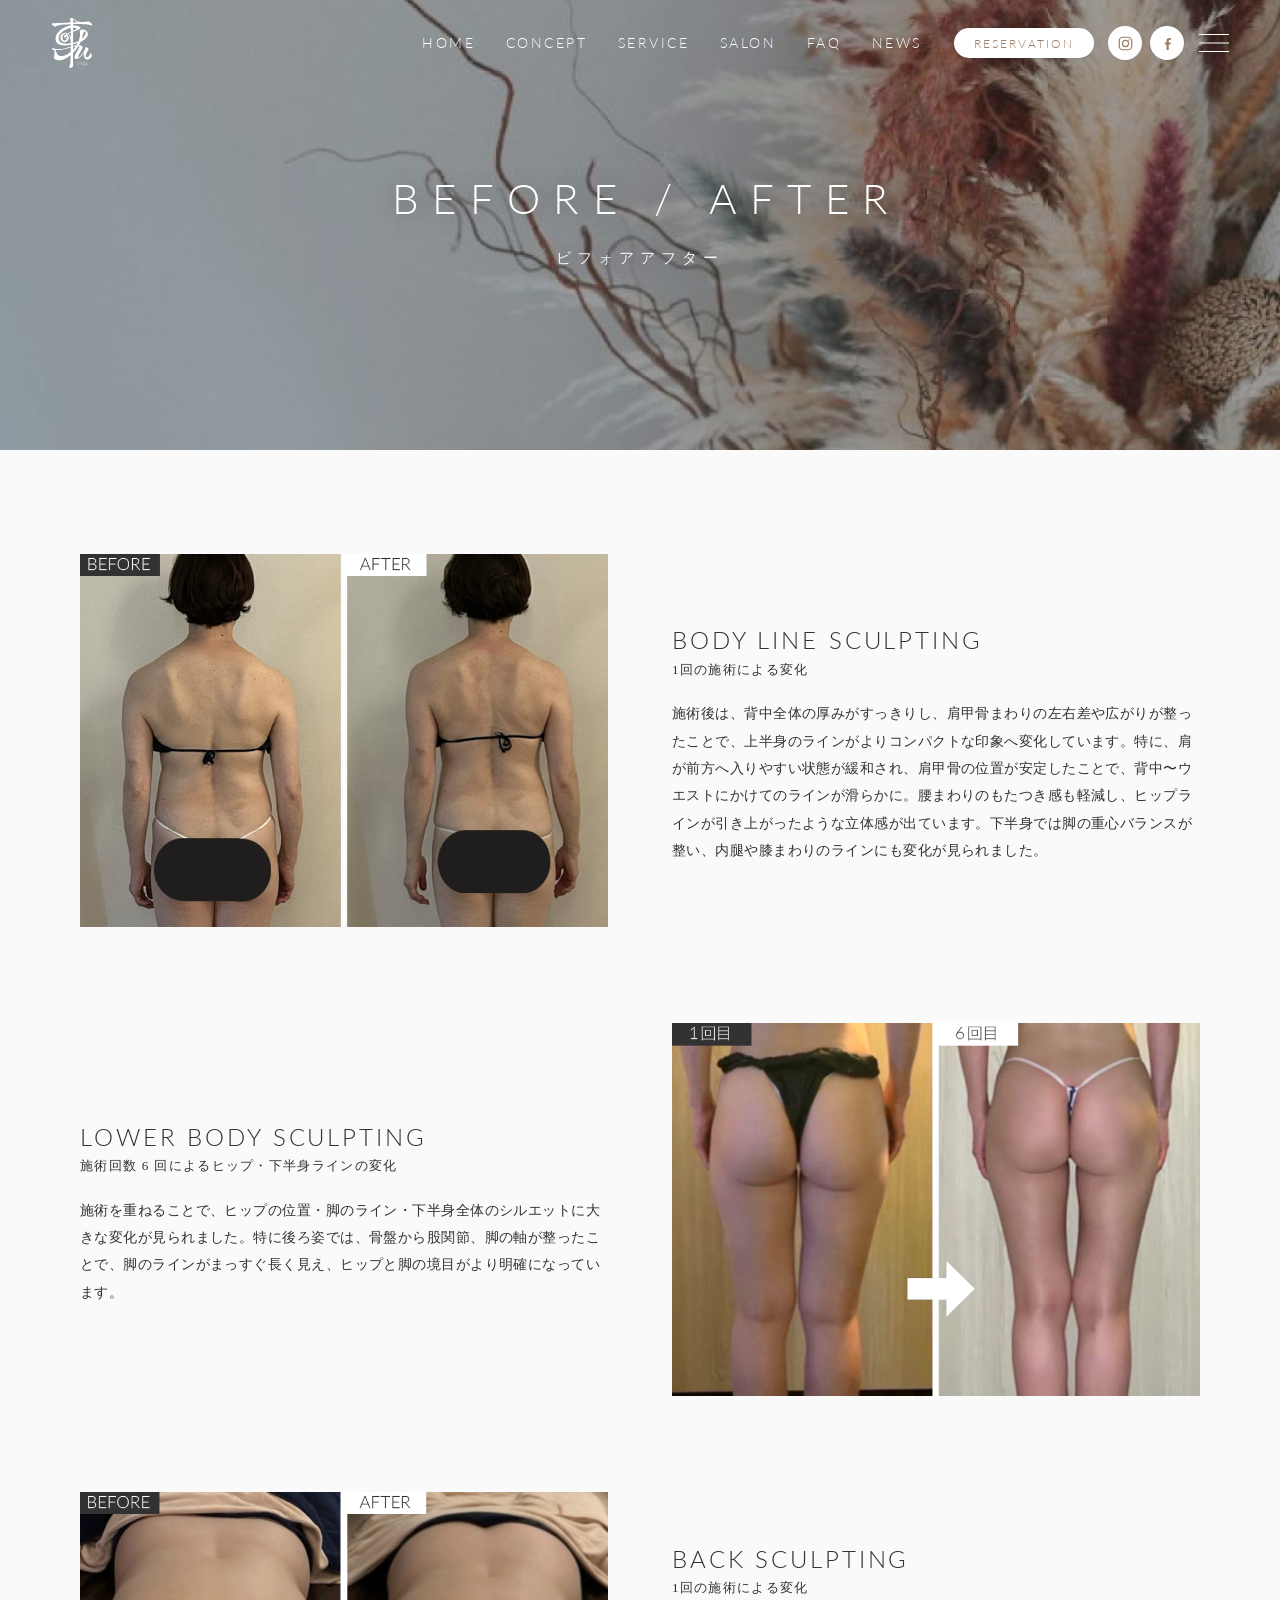
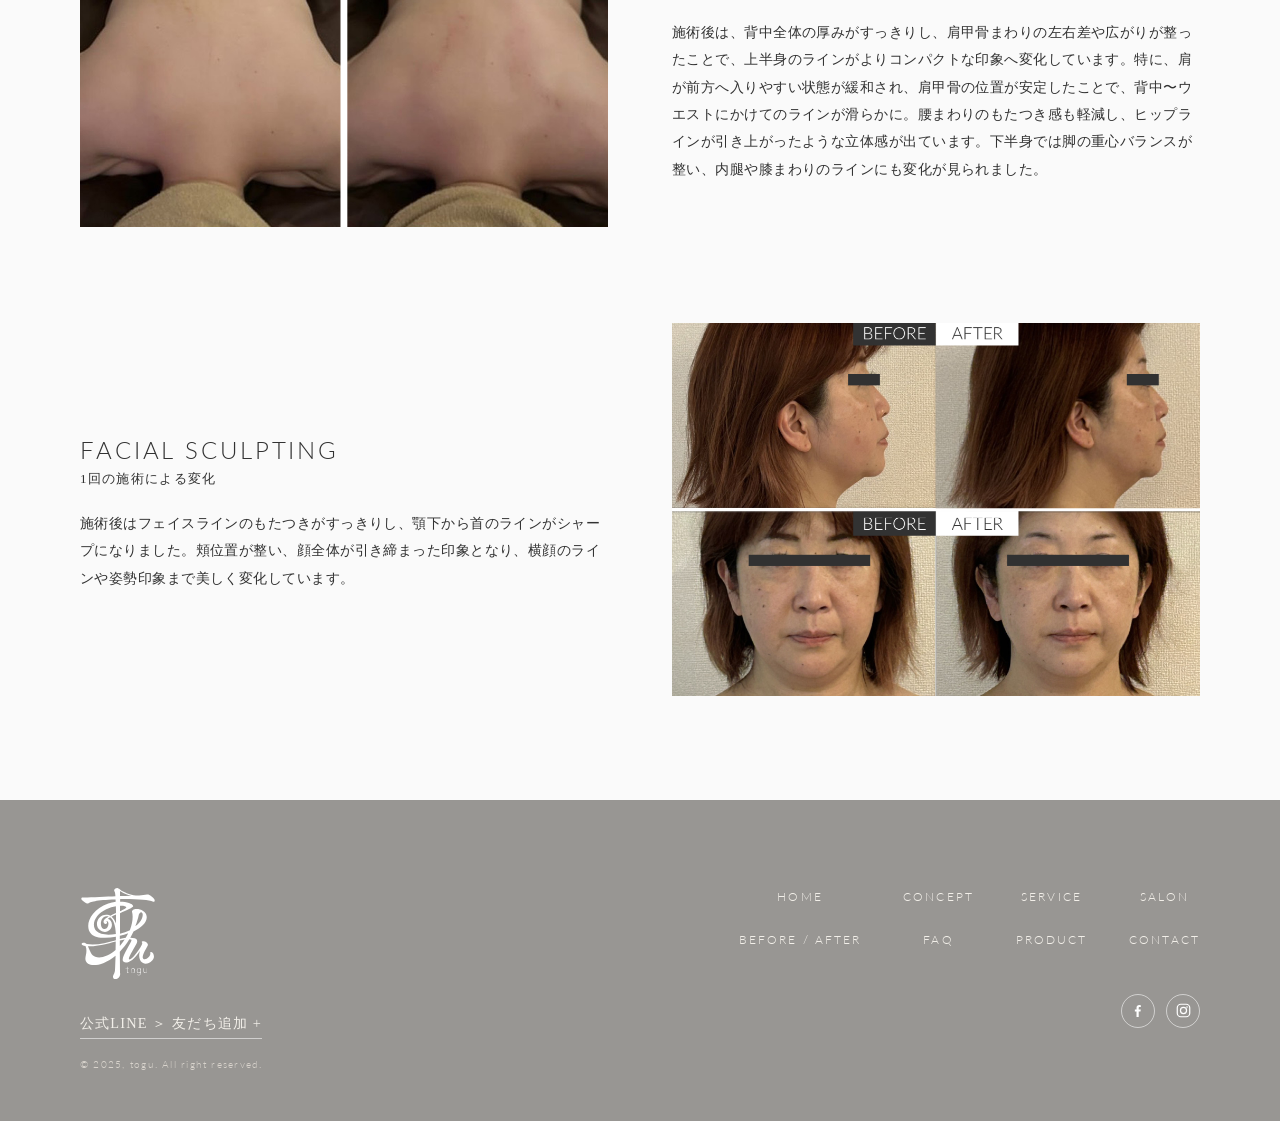
==== commit 0aa5b65d: "nav: 静的ページのNEWSリンクを本物のWordPress(/news/)に接続 ナビ/ドロワー/TOPの「MORE」/記事「リストに戻る」など news.html 参照を ルート相対 /news" ====
--- a/beforeafter.html
+++ b/beforeafter.html
@@ -25,7 +25,7 @@
       <li><a href="service.html">SERVICE</a></li>
       <li><a href="salon.html">SALON</a></li>
       <li><a href="faq.html">FAQ</a></li>
-      <li><a href="news.html">NEWS</a></li>
+      <li><a href="/news/">NEWS</a></li>
     </ul>
     <div class="header-actions">
       <a class="btn-reserve" data-link="line" href="#" target="_blank" rel="noopener">RESERVATION</a>
@@ -55,7 +55,7 @@
   <a href="salon.html">SALON</a>
   <a href="beforeafter.html">BEFORE / AFTER</a>
   <a href="faq.html">FAQ</a>
-  <a href="news.html">NEWS</a>
+  <a href="/news/">NEWS</a>
   <a data-link="line" href="#" target="_blank" rel="noopener">RESERVATION</a>
   <div class="drawer-sns">
     <a class="sns-ico" data-link="instagram" href="#" target="_blank" rel="noopener" aria-label="Instagram">
--- a/assets/css/style.css
+++ b/assets/css/style.css
@@ -22,7 +22,7 @@
   --max:       1120px;
 
   --serif: "Yu Mincho", "YuMincho", "Hiragino Mincho ProN", "Hiragino Mincho Pro", "HG明朝E", "MS PMincho", serif;
-  --lato:  "Lato", var(--serif);
+  --lato:  "Lato", "Helvetica Neue", "Hiragino Kaku Gothic ProN", Arial, sans-serif;
 }
 
 /* ----- reset ----- */
@@ -33,9 +33,10 @@
   font-family: var(--serif);
   color: var(--text);
   background: var(--bg);
-  line-height: 1.24; /* body text leading (-35% from 1.9) */
+  line-height: 1.5; /* body text leading */
   font-size: 16px;
   letter-spacing: .028em; /* base body tracking (-30%) */
+  font-feature-settings: "palt"; /* 文字詰め（プロポーショナルメトリクス） */
   -webkit-font-smoothing: antialiased;
   text-rendering: optimizeLegibility;
 }
@@ -472,7 +473,7 @@
 .method-circle .sub { font-size: .82rem; color: var(--text-faint); margin-top: -.4em; }
 .method-circle .jp { font-size: .82rem; line-height: 1.5; color: var(--text-soft); }
 .back-to-face__title { font-family: var(--lato); font-weight: 300; font-size: clamp(1.2rem, 2.4vw, 1.5rem); letter-spacing: .18em; margin-bottom: 1em; }
-.back-to-face p { color: var(--text-soft); max-width: 680px; margin: 50px auto 0; }
+.back-to-face p { color: var(--text-soft); max-width: 680px; margin: 5px auto 0; }
 
 /* TREATMENT FLOW */
 .flow { padding: clamp(4rem, 9vw, 6rem) 0; }
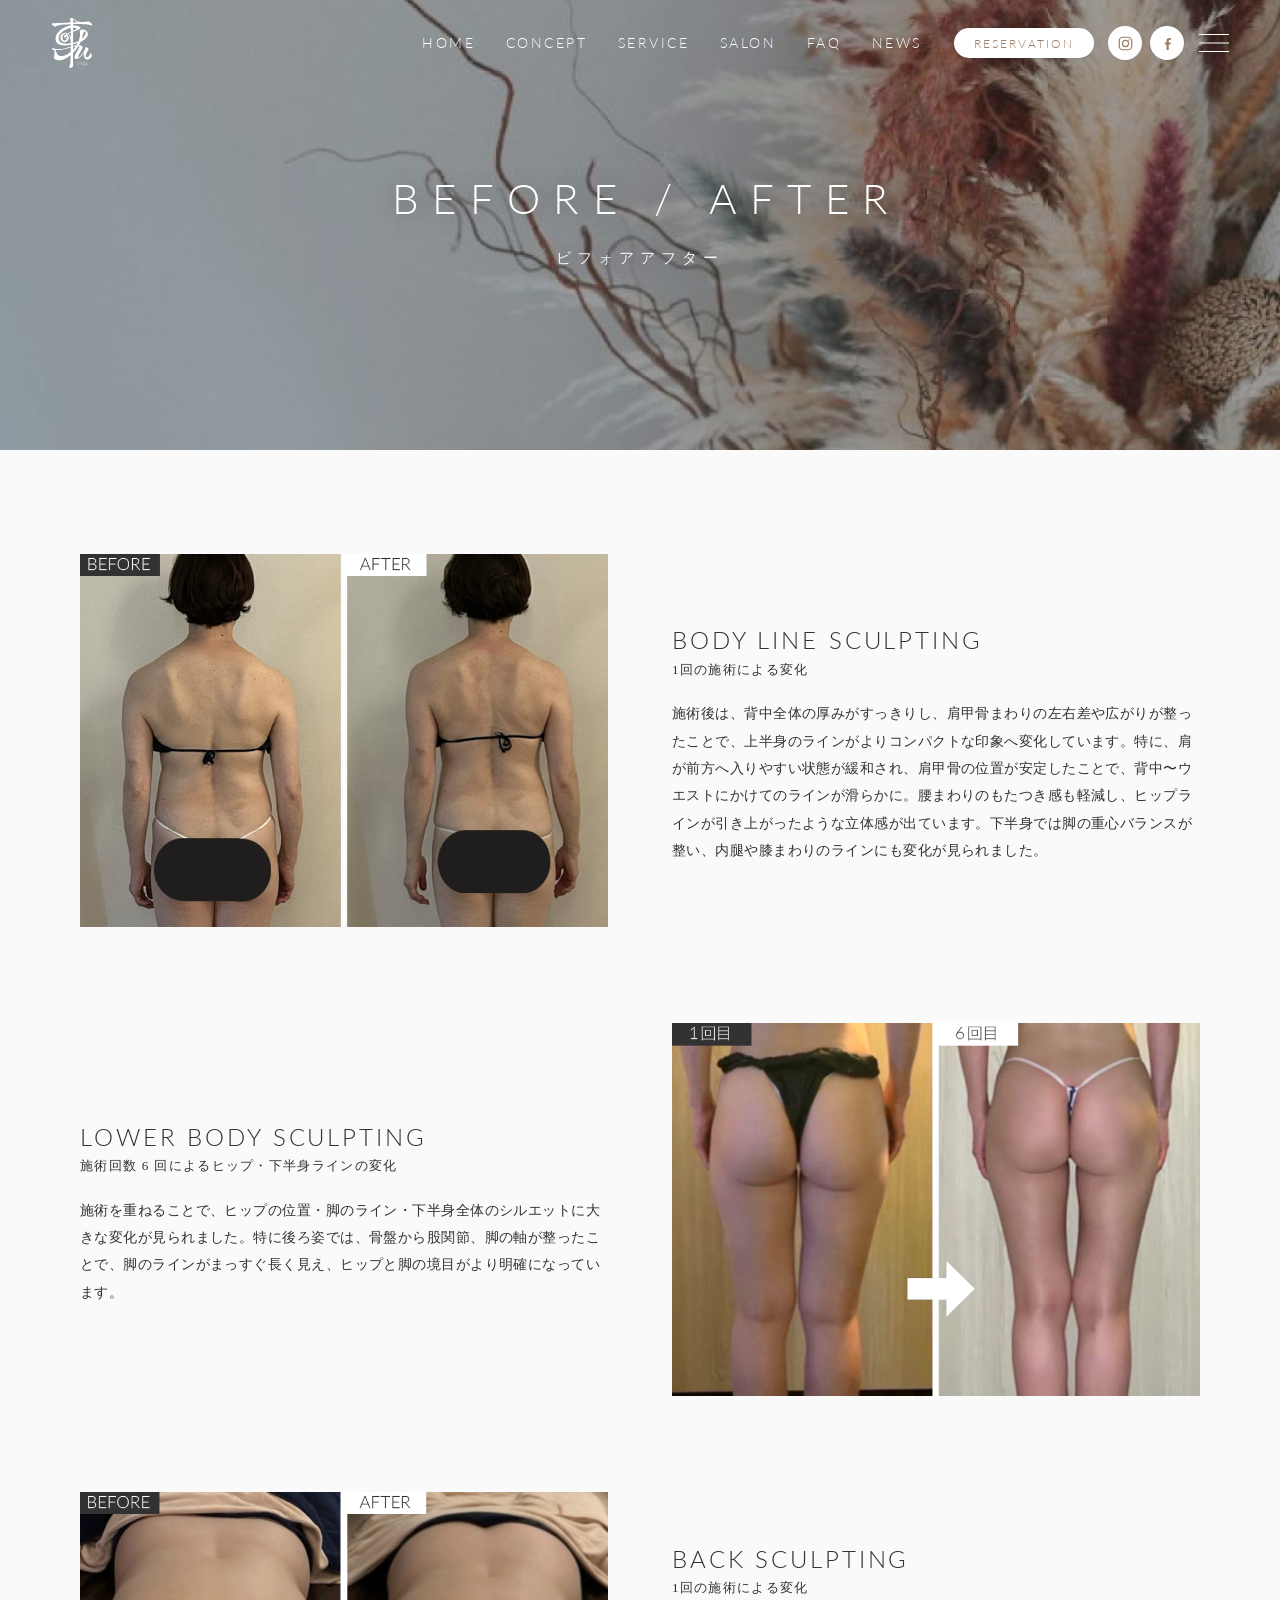
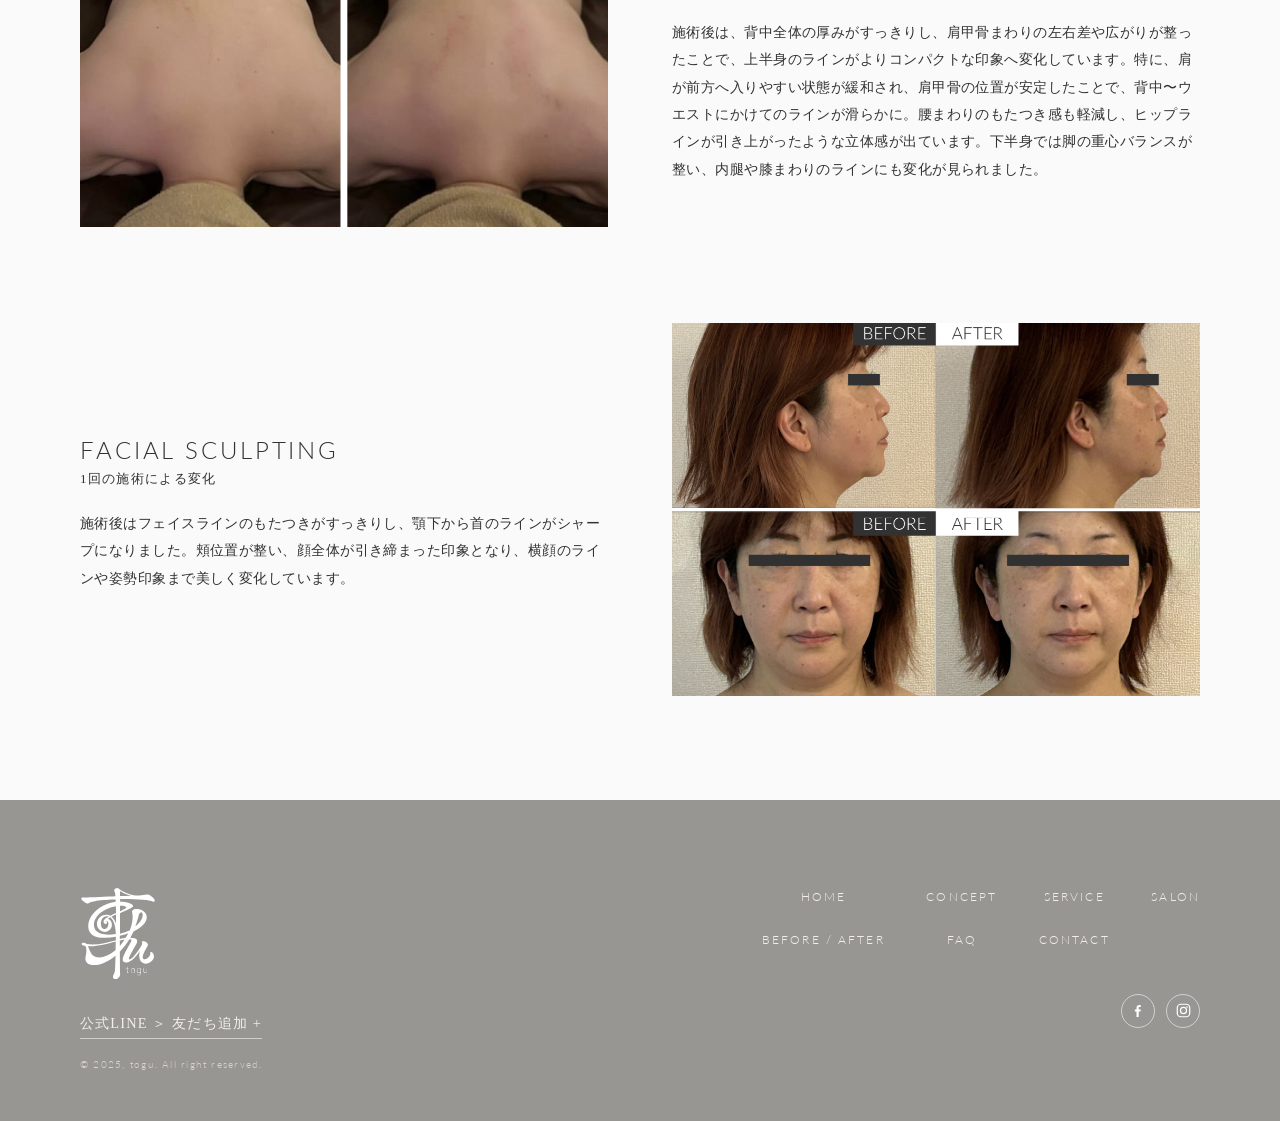
==== commit 390cd1ed: "TOP NEWSをWordPress投稿に接続＋フッターのPRODUCT削除 - config.js WP_API_BASE=/news（ルート相対, 本番でも同一オリジンで動作） - main.js" ====
--- a/beforeafter.html
+++ b/beforeafter.html
@@ -14,17 +14,17 @@
 
 <!-- ===================== Header ===================== -->
 <header class="site-header">
-  <a href="index.html" class="site-header__logo" aria-label="TOGU">
+  <a href="/" class="site-header__logo" aria-label="TOGU">
     <img class="logo-wh" src="images/common/logo-wh.svg" alt="TOGU">
     <img class="logo-bk" src="images/common/logo-bk.svg" alt="TOGU">
   </a>
   <nav class="gnav">
     <ul class="gnav__list">
-      <li><a href="index.html">HOME</a></li>
-      <li><a href="concept.html">CONCEPT</a></li>
-      <li><a href="service.html">SERVICE</a></li>
-      <li><a href="salon.html">SALON</a></li>
-      <li><a href="faq.html">FAQ</a></li>
+      <li><a href="/">HOME</a></li>
+      <li><a href="/concept">CONCEPT</a></li>
+      <li><a href="/service">SERVICE</a></li>
+      <li><a href="/salon">SALON</a></li>
+      <li><a href="/faq">FAQ</a></li>
       <li><a href="/news/">NEWS</a></li>
     </ul>
     <div class="header-actions">
@@ -49,12 +49,12 @@
 </header>
 
 <div class="drawer">
-  <a href="index.html">HOME</a>
-  <a href="concept.html">CONCEPT</a>
-  <a href="service.html">SERVICE</a>
-  <a href="salon.html">SALON</a>
-  <a href="beforeafter.html">BEFORE / AFTER</a>
-  <a href="faq.html">FAQ</a>
+  <a href="/">HOME</a>
+  <a href="/concept">CONCEPT</a>
+  <a href="/service">SERVICE</a>
+  <a href="/salon">SALON</a>
+  <a href="/beforeafter">BEFORE / AFTER</a>
+  <a href="/faq">FAQ</a>
   <a href="/news/">NEWS</a>
   <a data-link="line" href="#" target="_blank" rel="noopener">RESERVATION</a>
   <div class="drawer-sns">
@@ -144,14 +144,13 @@
       </div>
       <div class="site-footer__right">
         <nav class="footer-nav">
-          <a href="index.html">HOME</a>
-          <a href="concept.html">CONCEPT</a>
-          <a href="service.html">SERVICE</a>
-          <a href="salon.html">SALON</a>
-          <a href="beforeafter.html">BEFORE / AFTER</a>
-          <a href="faq.html">FAQ</a>
-          <a href="product.html">PRODUCT</a>
-          <a href="contact.html">CONTACT</a>
+          <a href="/">HOME</a>
+          <a href="/concept">CONCEPT</a>
+          <a href="/service">SERVICE</a>
+          <a href="/salon">SALON</a>
+          <a href="/beforeafter">BEFORE / AFTER</a>
+          <a href="/faq">FAQ</a>
+          <a href="/news/contact/">CONTACT</a>
         </nav>
         <div class="footer-sns">
           <a class="sns-ico" data-link="facebook" href="#" target="_blank" rel="noopener" aria-label="Facebook">
